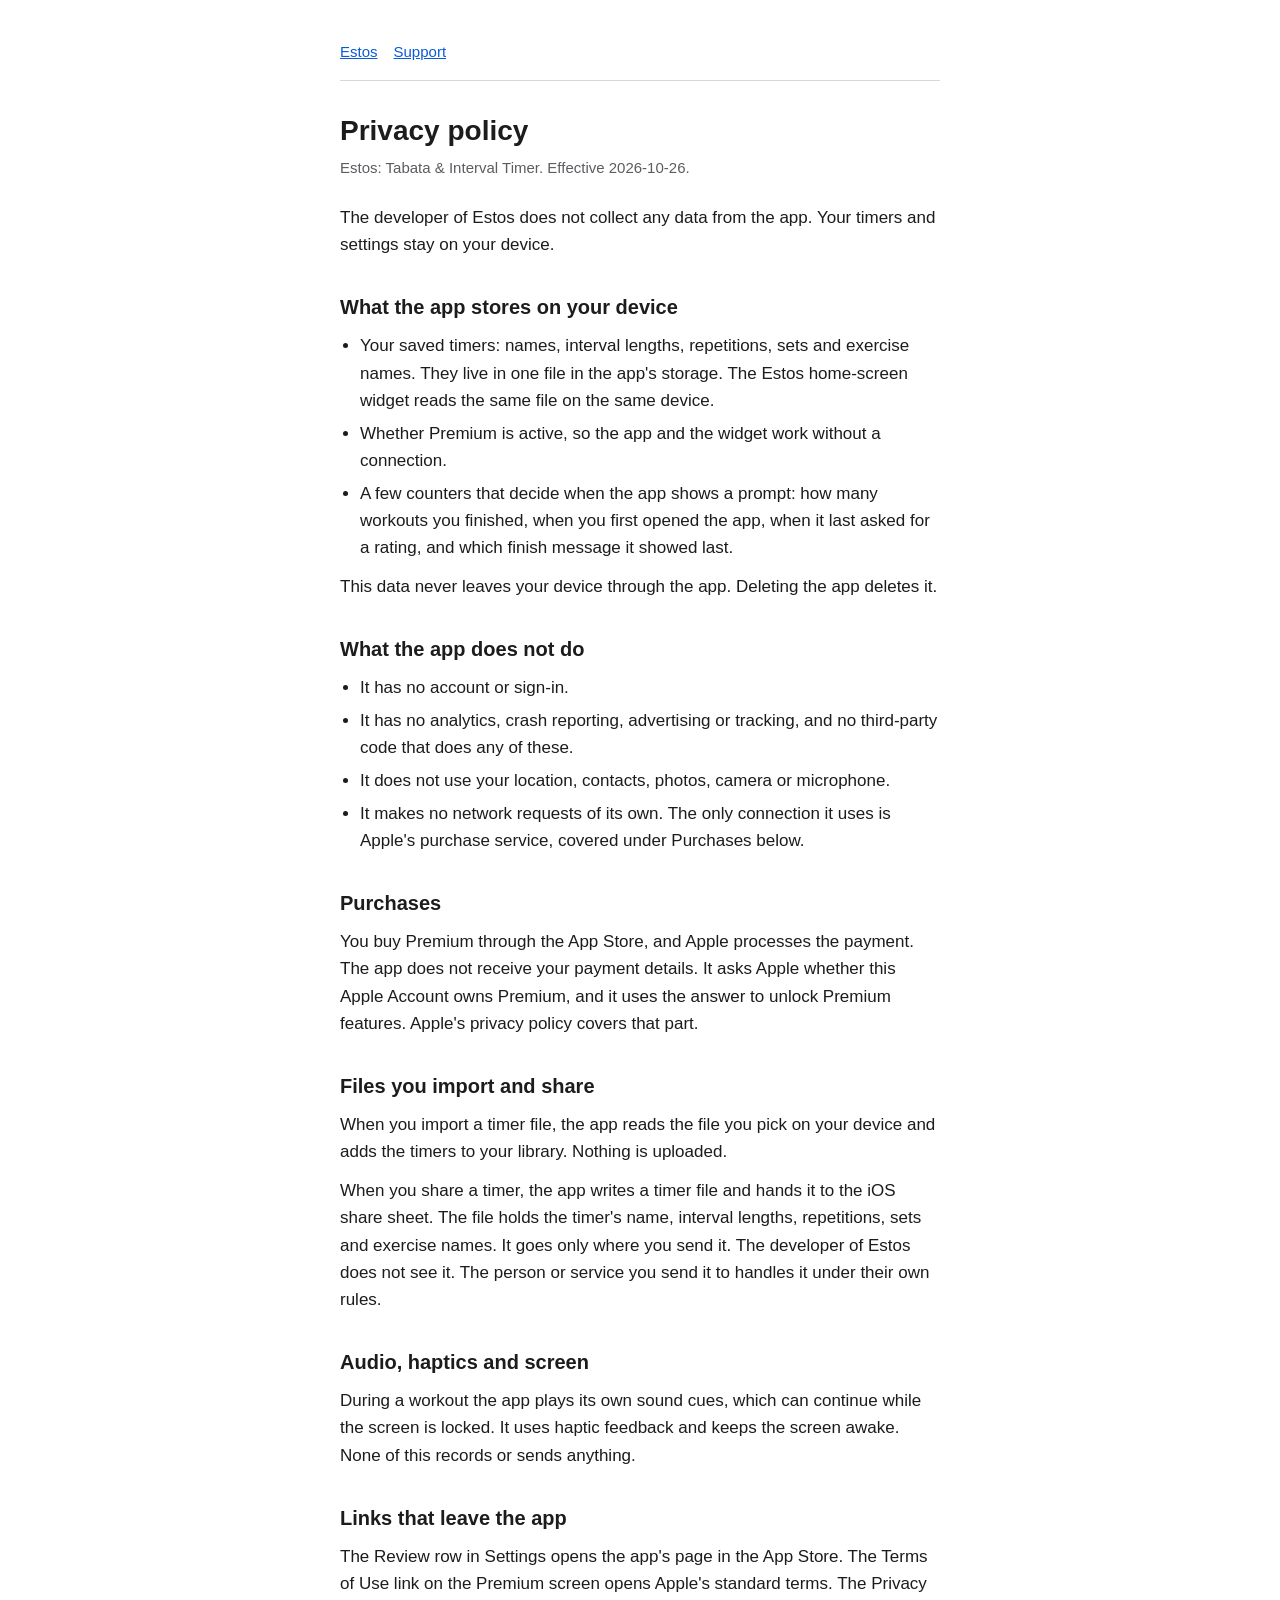
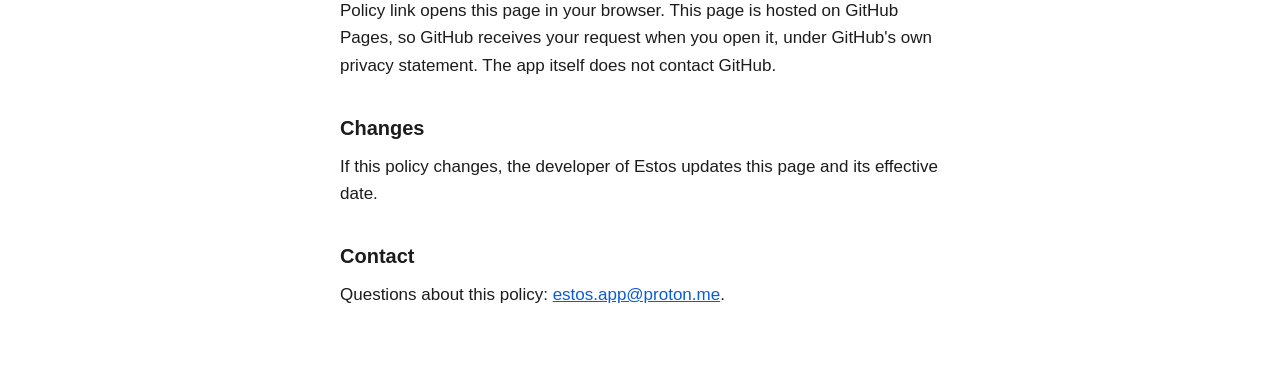
==== privacy/index.html @ fa17b827 "Plainer wording on the home, privacy and support pages" ====
<!DOCTYPE html>
<html lang="en">
<head>
<meta charset="utf-8">
<meta name="viewport" content="width=device-width, initial-scale=1">
<title>Estos privacy policy</title>
<link rel="stylesheet" href="../style.css">
</head>
<body>
<main>
<nav><a href="../">Estos</a><a href="../support/">Support</a></nav>
<h1>Privacy policy</h1>
<p class="meta">Estos: Tabata &amp; Interval Timer. Effective 2026-10-26.</p>

<p>The developer of Estos does not collect any data from the app. Your timers and settings stay on your device.</p>

<h2>What the app stores on your device</h2>
<ul>
<li>Your saved timers: names, interval lengths, repetitions, sets and exercise names. They live in one file in the app's storage. The Estos home-screen widget reads the same file on the same device.</li>
<li>Whether Premium is active, so the app and the widget work without a connection.</li>
<li>A few counters that decide when the app shows a prompt: how many workouts you finished, when you first opened the app, when it last asked for a rating, and which finish message it showed last.</li>
</ul>
<p>This data never leaves your device through the app. Deleting the app deletes it.</p>

<h2>What the app does not do</h2>
<ul>
<li>It has no account or sign-in.</li>
<li>It has no analytics, crash reporting, advertising or tracking, and no third-party code that does any of these.</li>
<li>It does not use your location, contacts, photos, camera or microphone.</li>
<li>It makes no network requests of its own. The only connection it uses is Apple's purchase service, covered under Purchases below.</li>
</ul>

<h2>Purchases</h2>
<p>You buy Premium through the App Store, and Apple processes the payment. The app does not receive your payment details. It asks Apple whether this Apple Account owns Premium, and it uses the answer to unlock Premium features. Apple's privacy policy covers that part.</p>

<h2>Files you import and share</h2>
<p>When you import a timer file, the app reads the file you pick on your device and adds the timers to your library. Nothing is uploaded.</p>
<p>When you share a timer, the app writes a timer file and hands it to the iOS share sheet. The file holds the timer's name, interval lengths, repetitions, sets and exercise names. It goes only where you send it. The developer of Estos does not see it. The person or service you send it to handles it under their own rules.</p>

<h2>Audio, haptics and screen</h2>
<p>During a workout the app plays its own sound cues, which can continue while the screen is locked. It uses haptic feedback and keeps the screen awake. None of this records or sends anything.</p>

<h2>Links that leave the app</h2>
<p>The Review row in Settings opens the app's page in the App Store. The Terms of Use link on the Premium screen opens Apple's standard terms. The Privacy Policy link opens this page in your browser. This page is hosted on GitHub Pages, so GitHub receives your request when you open it, under GitHub's own privacy statement. The app itself does not contact GitHub.</p>

<h2>Changes</h2>
<p>If this policy changes, the developer of Estos updates this page and its effective date.</p>

<h2>Contact</h2>
<p>Questions about this policy: <a href="mailto:estos.app@proton.me">estos.app@proton.me</a>.</p>
</main>
</body>
</html>
---- style.css ----
:root {
  color-scheme: light dark;
  --bg: #ffffff;
  --text: #1c1c1e;
  --muted: #5c5c61;
  --link: #0a5bd8;
  --rule: #d8d8dc;
}

@media (prefers-color-scheme: dark) {
  :root {
    --bg: #111113;
    --text: #ececef;
    --muted: #a0a0a8;
    --link: #7fb0ff;
    --rule: #34343a;
  }
}

* {
  box-sizing: border-box;
}

html {
  -webkit-text-size-adjust: 100%;
}

body {
  margin: 0;
  background: var(--bg);
  color: var(--text);
  font: 1.0625rem/1.6 -apple-system, BlinkMacSystemFont, "Segoe UI", Roboto, Helvetica, Arial, sans-serif;
}

main {
  max-width: 40rem;
  margin: 0 auto;
  padding: 2.5rem 1.25rem 4rem;
}

h1 {
  margin: 0 0 0.5rem;
  font-size: 1.75rem;
  line-height: 1.25;
}

h2 {
  margin: 2.25rem 0 0.5rem;
  font-size: 1.25rem;
  line-height: 1.3;
}

p,
ul {
  margin: 0.75rem 0;
}

ul {
  padding-left: 1.25rem;
}

li {
  margin: 0.35rem 0;
}

a {
  color: var(--link);
}

a:focus-visible {
  outline: 2px solid var(--link);
  outline-offset: 2px;
}

.meta {
  margin: 0 0 1.5rem;
  color: var(--muted);
  font-size: 0.9375rem;
}

nav {
  margin: 0 0 2rem;
  padding-bottom: 1rem;
  border-bottom: 1px solid var(--rule);
  font-size: 0.9375rem;
}

nav a {
  margin-right: 1rem;
}

dt {
  margin-top: 1.5rem;
  font-weight: 600;
}

dd {
  margin: 0.35rem 0 0;
}
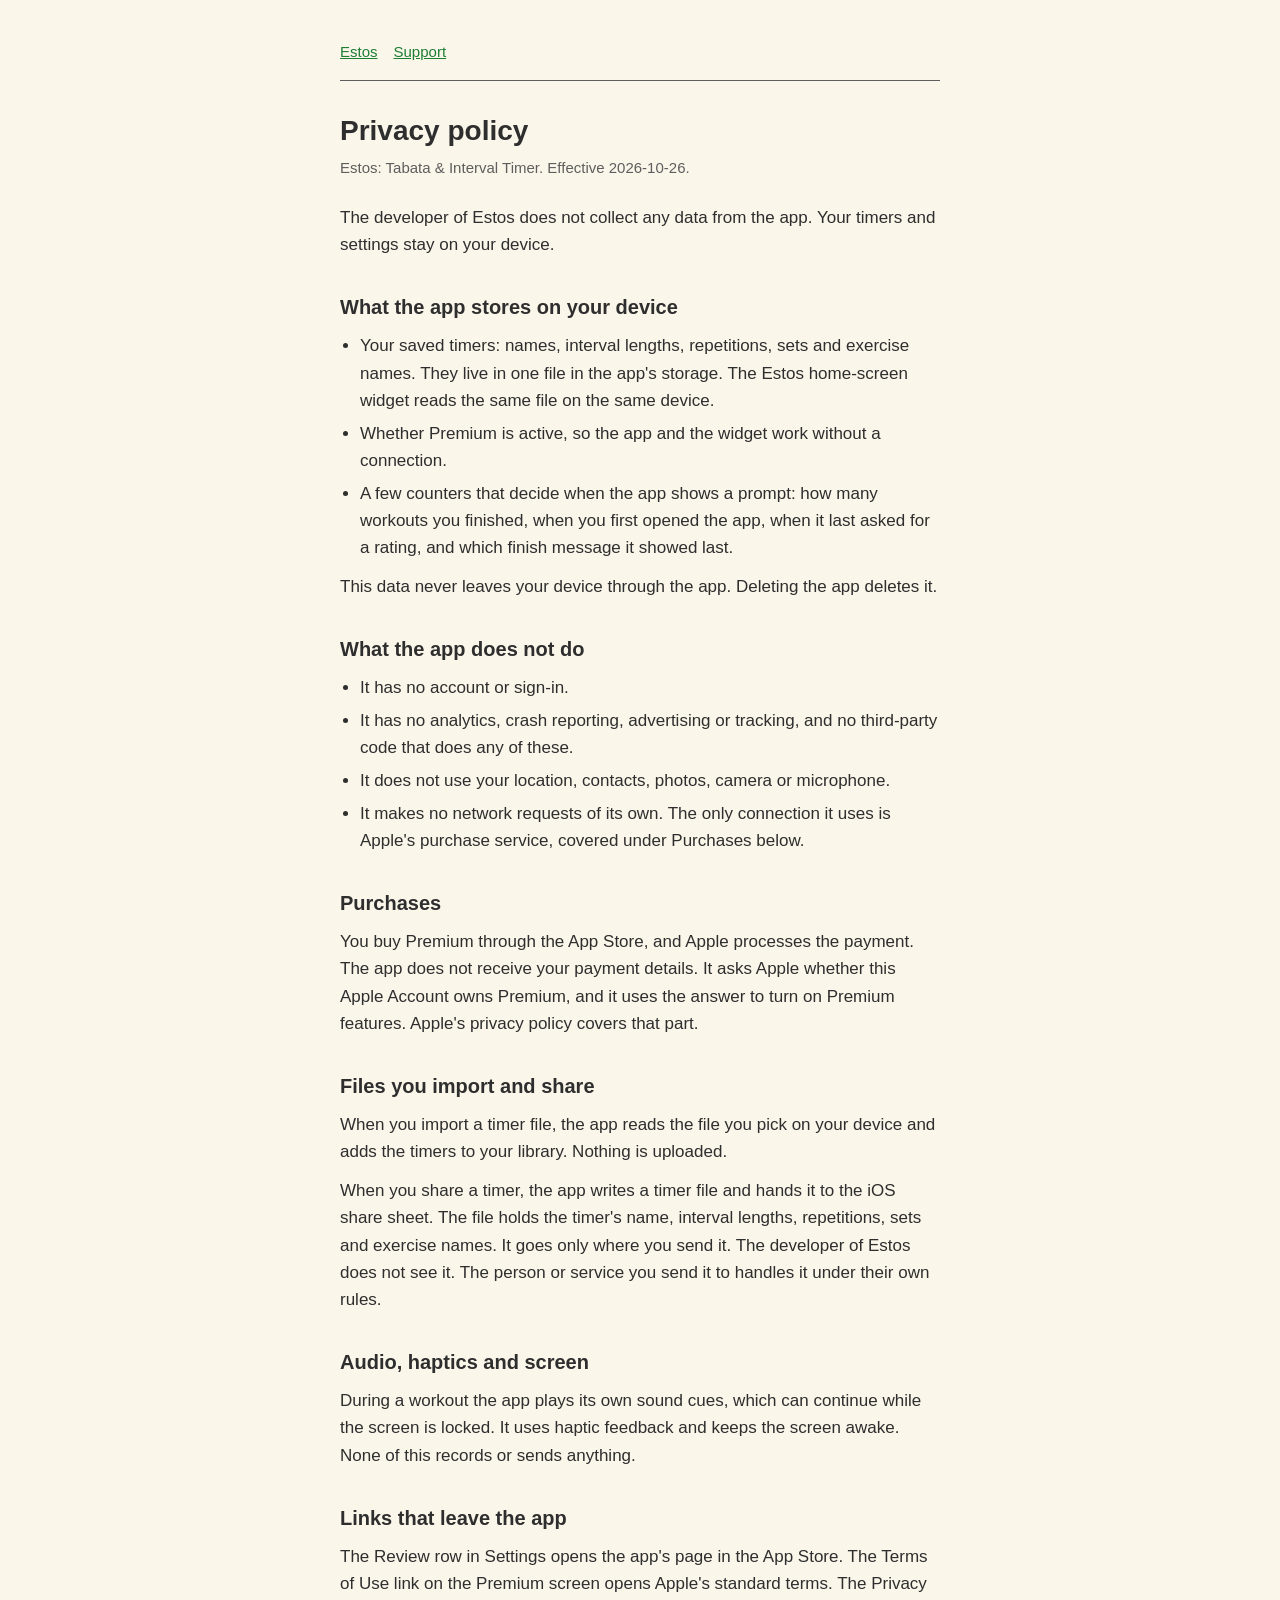
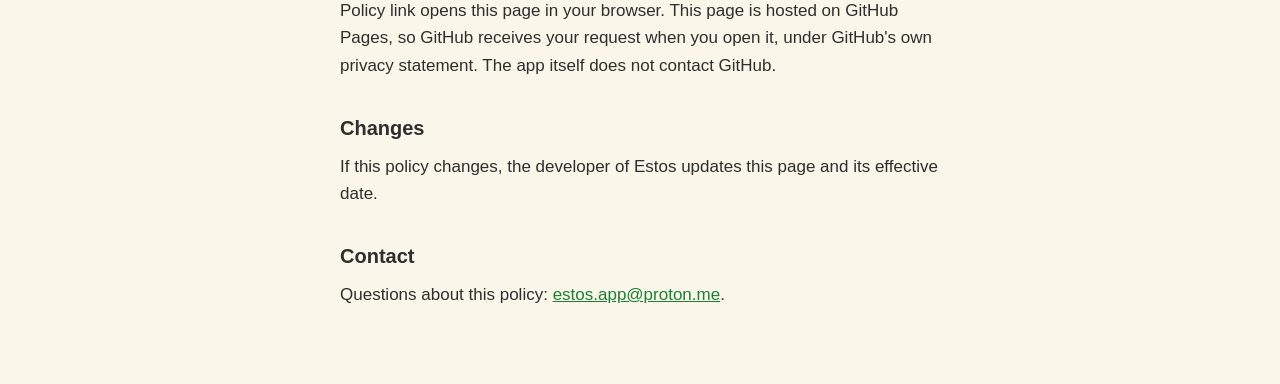
==== commit f30afaec: "Update site" ====
--- a/privacy/index.html
+++ b/privacy/index.html
@@ -4,6 +4,12 @@
 <meta charset="utf-8">
 <meta name="viewport" content="width=device-width, initial-scale=1">
 <title>Estos privacy policy</title>
+<meta name="description" content="Read how Estos stores your timers and settings on your device and handles purchases, imports and sharing.">
+<meta property="og:title" content="Estos privacy policy">
+<meta property="og:type" content="website">
+<meta property="og:image" content="https://estos-app.github.io/og-image.png">
+<meta property="og:url" content="https://estos-app.github.io/privacy/">
+<link rel="stylesheet" href="../tokens.css">
 <link rel="stylesheet" href="../style.css">
 </head>
 <body>
@@ -31,7 +37,7 @@
 </ul>
 
 <h2>Purchases</h2>
-<p>You buy Premium through the App Store, and Apple processes the payment. The app does not receive your payment details. It asks Apple whether this Apple Account owns Premium, and it uses the answer to unlock Premium features. Apple's privacy policy covers that part.</p>
+<p>You buy Premium through the App Store, and Apple processes the payment. The app does not receive your payment details. It asks Apple whether this Apple Account owns Premium, and it uses the answer to turn on Premium features. Apple's privacy policy covers that part.</p>
 
 <h2>Files you import and share</h2>
 <p>When you import a timer file, the app reads the file you pick on your device and adds the timers to your library. Nothing is uploaded.</p>
--- a/tokens.css
+++ b/tokens.css
@@ -0,0 +1,46 @@
+/* From Assets.xcassets by app_palette.py. Copied exactly: edit the app's catalog, then rerun. */
+:root {
+  --color-accent: #1E7E34;
+  --color-badge-text: #17692B;
+  --color-cancel: #C2410C;
+  --color-cancel-text: #C2410C;
+  --color-canvas: #FBF6EA;
+  --color-canvas-end: #FBF6EA;
+  --color-detail-gray: #5E5E5E;
+  --color-finish: #1E7E34;
+  --color-icon-blue: #0085F1;
+  --color-ink: #2E2E2E;
+  --color-prep: #646961;
+  --color-price-later: #A63D32;
+  --color-rest: #0085F1;
+  --color-rest-between-sets: #721D47;
+  --color-surface: #FFFFFF;
+  --color-work: #34A853;
+}
+@media (prefers-contrast: more) {
+  :root {
+    --color-detail-gray: #353535;
+    --color-prep: #32362F;
+    --color-rest: #055093;
+    --color-rest-between-sets: #4D002B;
+    --color-work: #036126;
+  }
+}
+
+/* Source: the app's asset catalog. The repo and commit are named in the project instructions. */
+:root {
+  --color-paper: var(--color-canvas);
+  --color-link: var(--color-accent);
+  --color-muted: var(--color-detail-gray);
+  --color-rule: var(--color-detail-gray);
+  --color-focus: var(--color-accent);
+  --font-body: -apple-system, BlinkMacSystemFont, "Segoe UI", Roboto, Helvetica, Arial, sans-serif;
+  --text-size-body: 1.0625rem;
+  --text-size-h1: 1.75rem;
+  --text-size-h2: 1.25rem;
+  --text-size-small: 0.9375rem;
+  --line-height-body: 1.6;
+  --line-height-h1: 1.25;
+  --line-height-h2: 1.3;
+  --weight-semibold: 600;
+}
--- a/style.css
+++ b/style.css
@@ -1,20 +1,10 @@
+/* Hallmark · skeleton · built: the project · v2.0.0 */
 :root {
-  color-scheme: light dark;
-  --bg: #ffffff;
-  --text: #1c1c1e;
-  --muted: #5c5c61;
-  --link: #0a5bd8;
-  --rule: #d8d8dc;
+  color-scheme: light;
 }
 
-@media (prefers-color-scheme: dark) {
-  :root {
-    --bg: #111113;
-    --text: #ececef;
-    --muted: #a0a0a8;
-    --link: #7fb0ff;
-    --rule: #34343a;
-  }
+html, body {
+  overflow-x: clip;
 }
 
 * {
@@ -27,9 +17,9 @@
 
 body {
   margin: 0;
-  background: var(--bg);
-  color: var(--text);
-  font: 1.0625rem/1.6 -apple-system, BlinkMacSystemFont, "Segoe UI", Roboto, Helvetica, Arial, sans-serif;
+  background: var(--color-paper);
+  color: var(--color-ink);
+  font: var(--text-size-body)/var(--line-height-body) var(--font-body);
 }
 
 main {
@@ -40,14 +30,14 @@
 
 h1 {
   margin: 0 0 0.5rem;
-  font-size: 1.75rem;
-  line-height: 1.25;
+  font-size: var(--text-size-h1);
+  line-height: var(--line-height-h1);
 }
 
 h2 {
   margin: 2.25rem 0 0.5rem;
-  font-size: 1.25rem;
-  line-height: 1.3;
+  font-size: var(--text-size-h2);
+  line-height: var(--line-height-h2);
 }
 
 p,
@@ -64,25 +54,25 @@
 }
 
 a {
-  color: var(--link);
+  color: var(--color-link);
 }
 
 a:focus-visible {
-  outline: 2px solid var(--link);
+  outline: 2px solid var(--color-focus);
   outline-offset: 2px;
 }
 
 .meta {
   margin: 0 0 1.5rem;
-  color: var(--muted);
-  font-size: 0.9375rem;
+  color: var(--color-muted);
+  font-size: var(--text-size-small);
 }
 
 nav {
   margin: 0 0 2rem;
   padding-bottom: 1rem;
-  border-bottom: 1px solid var(--rule);
-  font-size: 0.9375rem;
+  border-bottom: 1px solid var(--color-rule);
+  font-size: var(--text-size-small);
 }
 
 nav a {
@@ -91,7 +81,7 @@
 
 dt {
   margin-top: 1.5rem;
-  font-weight: 600;
+  font-weight: var(--weight-semibold);
 }
 
 dd {
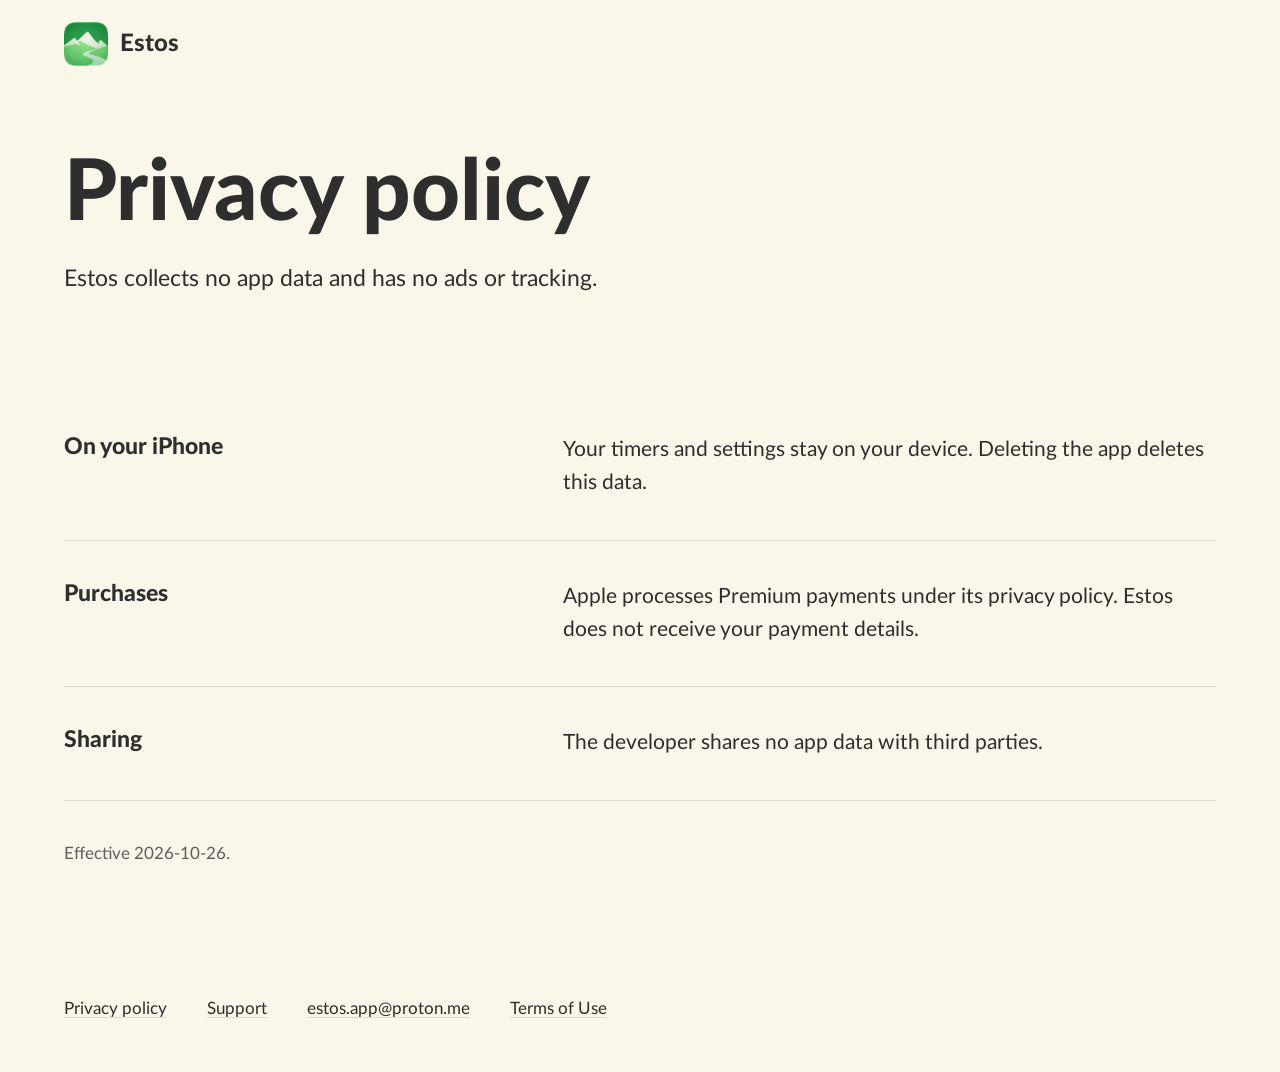
==== commit 9d422dd5: "Update site" ====
--- a/privacy/index.html
+++ b/privacy/index.html
@@ -3,57 +3,54 @@
 <head>
 <meta charset="utf-8">
 <meta name="viewport" content="width=device-width, initial-scale=1">
+<meta name="theme-color" content="#FBF6EA">
 <title>Estos privacy policy</title>
-<meta name="description" content="Read how Estos stores your timers and settings on your device and handles purchases, imports and sharing.">
+<meta name="description" content="Estos collects no app data. Read about on-device storage, deletion and Apple purchases.">
 <meta property="og:title" content="Estos privacy policy">
 <meta property="og:type" content="website">
 <meta property="og:image" content="https://estos-app.github.io/og-image.png">
 <meta property="og:url" content="https://estos-app.github.io/privacy/">
+<meta name="apple-itunes-app" content="app-id=6817765756">
 <link rel="stylesheet" href="../tokens.css">
 <link rel="stylesheet" href="../style.css">
 </head>
-<body>
-<main>
-<nav><a href="../">Estos</a><a href="../support/">Support</a></nav>
-<h1>Privacy policy</h1>
-<p class="meta">Estos: Tabata &amp; Interval Timer. Effective 2026-10-26.</p>
-
-<p>The developer of Estos does not collect any data from the app. Your timers and settings stay on your device.</p>
-
-<h2>What the app stores on your device</h2>
-<ul>
-<li>Your saved timers: names, interval lengths, repetitions, sets and exercise names. They live in one file in the app's storage. The Estos home-screen widget reads the same file on the same device.</li>
-<li>Whether Premium is active, so the app and the widget work without a connection.</li>
-<li>A few counters that decide when the app shows a prompt: how many workouts you finished, when you first opened the app, when it last asked for a rating, and which finish message it showed last.</li>
-</ul>
-<p>This data never leaves your device through the app. Deleting the app deletes it.</p>
-
-<h2>What the app does not do</h2>
-<ul>
-<li>It has no account or sign-in.</li>
-<li>It has no analytics, crash reporting, advertising or tracking, and no third-party code that does any of these.</li>
-<li>It does not use your location, contacts, photos, camera or microphone.</li>
-<li>It makes no network requests of its own. The only connection it uses is Apple's purchase service, covered under Purchases below.</li>
-</ul>
-
-<h2>Purchases</h2>
-<p>You buy Premium through the App Store, and Apple processes the payment. The app does not receive your payment details. It asks Apple whether this Apple Account owns Premium, and it uses the answer to turn on Premium features. Apple's privacy policy covers that part.</p>
-
-<h2>Files you import and share</h2>
-<p>When you import a timer file, the app reads the file you pick on your device and adds the timers to your library. Nothing is uploaded.</p>
-<p>When you share a timer, the app writes a timer file and hands it to the iOS share sheet. The file holds the timer's name, interval lengths, repetitions, sets and exercise names. It goes only where you send it. The developer of Estos does not see it. The person or service you send it to handles it under their own rules.</p>
-
-<h2>Audio, haptics and screen</h2>
-<p>During a workout the app plays its own sound cues, which can continue while the screen is locked. It uses haptic feedback and keeps the screen awake. None of this records or sends anything.</p>
-
-<h2>Links that leave the app</h2>
-<p>The Review row in Settings opens the app's page in the App Store. The Terms of Use link on the Premium screen opens Apple's standard terms. The Privacy Policy link opens this page in your browser. This page is hosted on GitHub Pages, so GitHub receives your request when you open it, under GitHub's own privacy statement. The app itself does not contact GitHub.</p>
-
-<h2>Changes</h2>
-<p>If this policy changes, the developer of Estos updates this page and its effective date.</p>
-
-<h2>Contact</h2>
-<p>Questions about this policy: <a href="mailto:estos.app@proton.me">estos.app@proton.me</a>.</p>
+<body class="secondary">
+<header class="masthead container">
+  <a class="brand" href="../" aria-label="Estos, home">
+    <img class="brand__icon" src="../assets/icon.png" width="240" height="240" alt="">
+    <span class="brand__name">Estos</span>
+  </a>
+</header>
+<main class="secondary__main container">
+  <section aria-labelledby="privacy-title">
+    <div class="secondary__intro">
+    <h1 id="privacy-title" class="hero__title">Privacy policy</h1>
+    <p>Estos collects no app data and has no ads or tracking.</p>
+    </div>
+  <dl class="secondary__list">
+    <div class="secondary__row">
+      <dt>On your iPhone</dt>
+      <dd>Your timers and settings stay on your device. Deleting the app deletes this data.</dd>
+    </div>
+    <div class="secondary__row">
+      <dt>Purchases</dt>
+      <dd>Apple processes Premium payments under its privacy policy. Estos does not receive your payment details.</dd>
+    </div>
+    <div class="secondary__row">
+      <dt>Sharing</dt>
+      <dd>The developer shares no app data with third parties.</dd>
+    </div>
+  </dl>
+  </section>
+  <p class="secondary__date">Effective 2026-10-26.</p>
 </main>
+<footer class="foot container">
+  <ul class="foot__links">
+    <li><a href="../privacy/" aria-current="page">Privacy policy</a></li>
+    <li><a href="../support/">Support</a></li>
+    <li><a href="mailto:estos.app@proton.me">estos.app@proton.me</a></li>
+    <li><a href="https://www.apple.com/legal/internet-services/itunes/dev/stdeula/">Terms of Use</a></li>
+  </ul>
+</footer>
 </body>
 </html>
--- a/tokens.css
+++ b/tokens.css
@@ -28,19 +28,55 @@
 }
 
 /* Source: the app's asset catalog. The repo and commit are named in the project instructions. */
+/* Roles for this page, mapped onto the app colors above. No color outside that block. */
 :root {
   --color-paper: var(--color-canvas);
-  --color-link: var(--color-accent);
+  --color-paper-3: var(--color-canvas);
+  --color-ink-2: var(--color-detail-gray);
   --color-muted: var(--color-detail-gray);
-  --color-rule: var(--color-detail-gray);
+  --color-rule: color-mix(in srgb, var(--color-ink) 14%, transparent);
+  --color-accent-ink: var(--color-canvas);
   --color-focus: var(--color-accent);
-  --font-body: -apple-system, BlinkMacSystemFont, "Segoe UI", Roboto, Helvetica, Arial, sans-serif;
-  --text-size-body: 1.0625rem;
-  --text-size-h1: 1.75rem;
-  --text-size-h2: 1.25rem;
-  --text-size-small: 0.9375rem;
-  --line-height-body: 1.6;
-  --line-height-h1: 1.25;
-  --line-height-h2: 1.3;
-  --weight-semibold: 600;
+  --color-stage: var(--color-ink);
+  --color-on-stage: var(--color-canvas);
+  --color-well: var(--color-accent);
+  --color-on-well: var(--color-canvas);
+  --color-selection: var(--color-accent);
+  --color-tap-highlight: transparent;
+  --color-on-selection: var(--color-canvas);
+
+  --font-display: "Lato", ui-sans-serif, system-ui, sans-serif;
+  --font-body: "Lato", ui-sans-serif, system-ui, sans-serif;
+  --font-outlier: "Numans", ui-sans-serif, system-ui, sans-serif;
+  --weight-regular: 400;
+  --weight-heavy: 800;
+  --synthesis-none: none;
+  --figures-tabular: tabular-nums;
 }
+
+@font-face { font-family: "Lato"; src: url("fonts/Lato-Regular.woff2") format("woff2"); font-weight: 400; font-style: normal; font-display: swap; }
+@font-face { font-family: "Lato"; src: url("fonts/Lato-Medium.woff2") format("woff2"); font-weight: 500; font-style: normal; font-display: swap; }
+@font-face { font-family: "Lato"; src: url("fonts/Lato-Bold.woff2") format("woff2"); font-weight: 700; font-style: normal; font-display: swap; }
+@font-face { font-family: "Lato"; src: url("fonts/Lato-Heavy.woff2") format("woff2"); font-weight: 800; font-style: normal; font-display: swap; }
+@font-face { font-family: "Numans"; src: url("fonts/Numans-Regular.woff2") format("woff2"); font-weight: 400; font-style: normal; font-display: swap; }
+
+/* Scale, spacing and radius from the Hallmark custom scaffold, resized for this page. */
+:root {
+  --space-3xs: 2px; --space-2xs: 4px; --space-xs: 8px; --space-sm: 12px; --space-md: 16px; --space-lg: 24px; --space-xl: 40px; --space-2xl: 64px; --space-3xl: 96px; --space-4xl: 144px;
+  --text-xs: 0.875rem; --text-sm: 0.9375rem; --text-md: 1.0625rem; --text-lg: 1.25rem;
+  --text-lead: clamp(1.1875rem, 0.25vw + 1.125rem, 1.375rem);
+  --text-title: clamp(1.25rem, 0.6vw + 0.95rem, 1.625rem);
+  --text-section: clamp(2.125rem, 2.4vw + 1.1rem, 3.5rem);
+  --text-display: clamp(2.75rem, 5.5vw + 0.9rem, 5.75rem);
+  --text-count: clamp(5.5rem, 9vw + 2rem, 11rem);
+  --text-close: clamp(1.625rem, 2vw + 1rem, 3rem);
+  --text-mark: 1.5rem;
+  --leading-display: 1.02; --leading-head: 1.08; --leading-body: 1.55;
+  --ease-out: cubic-bezier(0.16, 1, 0.3, 1); --ease-in: cubic-bezier(0.7, 0, 0.84, 0); --ease-in-out: cubic-bezier(0.65, 0, 0.35, 1);
+  --dur-micro: 120ms; --dur-short: 220ms; --dur-long: 420ms;
+  --container: 1440px; --gutter: 64px; --gap-columns: 32px;
+  --masthead-h: 88px;
+  --z-base: 1; --z-raised: 10; --z-dropdown: 100; --z-sticky: 200; --z-sticky-nav: 300; --z-modal: 400; --z-toast: 500; --z-tooltip: 600;
+  --radius-band: 36px; --radius-pill: 999px; --rule-hair: 1px; --shadow-card: none;
+  --tracking-display: normal;
+}
--- a/style.css
+++ b/style.css
@@ -1,89 +1,512 @@
-/* Hallmark · skeleton · built: the project · v2.0.0 */
-:root {
-  color-scheme: light;
-}
-
-html, body {
-  overflow-x: clip;
-}
-
-* {
-  box-sizing: border-box;
-}
-
-html {
-  -webkit-text-size-adjust: 100%;
-}
-
-body {
+/* Hallmark · shape: Stage and wells · genre: modern-minimal · theme: custom · job: try · idea: "A timer is read from across the room, so the run screens stand big on one dark stage that drops from the top of the page and spreads under the hero" · vibe: "calm, exact, read from across the room"
+ * paper: oklch(97.4% 0.017 88), the app's Canvas · accent: oklch(52.2% 0.14 147), the app's Accent · display: Lato 800, the app's face · body: Lato 400 · hero: the store name over the pitch "Leave the timing to Estos." as one two-size head on cream at left, the WORK screen on an ink column that drops from the page top at right · nav: the icon and the name, nothing else · footer: a closing ink band with the icon and the underlined store name as one store link, then four plain links · imagery: the product, real app screens and the widget tile · signature: the green WORK screen on the dark column that runs on into the interval band
+ * axes: light/grotesk-heavy/chromatic-green · posture: restrained (canvas ground, ink for the stage, the band, the Premium well and the closing band, the accent kept to focus and hover so green on this page means WORK) · tone: austere · contrast: pass · fold: pass · v2.0.0 */
+*, *::before, *::after { box-sizing: border-box; }
+html, body { overflow-x: clip; }
+/* Phone pass: no tap flash and no font inflation in landscape. The brand and the badge are controls, so a long press selects nothing. */
+html { -webkit-tap-highlight-color: var(--color-tap-highlight); -webkit-text-size-adjust: 100%; text-size-adjust: 100%; }
+.brand, .badge { touch-action: manipulation; user-select: none; -webkit-user-select: none; -webkit-touch-callout: none; }
+html { scrollbar-color: var(--color-muted) var(--color-paper); scroll-padding-top: var(--space-3xl); }
+body { margin: 0; background: var(--color-paper); color: var(--color-ink); font-family: var(--font-body); font-size: var(--text-md); line-height: var(--leading-body); -webkit-font-smoothing: antialiased; caret-color: var(--color-accent); }
+::selection { background: var(--color-selection); color: var(--color-on-selection); }
+:focus-visible { outline: 2px solid var(--color-focus); outline-offset: 2px; }
+a { color: var(--color-ink); text-decoration-thickness: 1px; text-underline-offset: 0.16em; }
+h1, h2, h3 { margin: 0; font-family: var(--font-display); font-synthesis: var(--synthesis-none); overflow-wrap: break-word; min-width: 0; text-wrap: balance; }
+p { margin: 0; text-wrap: pretty; }
+p:not([class]) { max-width: 65ch; }
+img, video { max-width: 100%; height: auto; display: block; }
+svg { display: block; }
+[hidden] { display: none !important; }
+.container { width: 100%; max-width: var(--container); margin-inline: auto; padding-inline: var(--gutter); box-sizing: border-box; }
+.num, .figure, td.num { font-variant-numeric: var(--figures-tabular); }
+.visually-hidden { position: absolute; width: 1px; height: 1px; overflow: hidden; clip-path: inset(50%); white-space: nowrap; }
+@media (max-width: 60rem) { :root { --gutter: 24px; --masthead-h: 72px; } }
+@media (max-width: 40rem) { :root { --gutter: 16px; --gap-columns: 16px; } }
+@media (prefers-reduced-motion: reduce) { *:not(.keep-motion), *:not(.keep-motion)::before, *:not(.keep-motion)::after { animation-duration: 0.01ms !important; animation-iteration-count: 1 !important; transition-duration: 0.01ms !important; scroll-behavior: auto !important; } }
+
+/* Hallmark · pre-emit critique: P4 H4 E4 S4 R5 V4 · weakest: P and S, a cream page with app screens could be any app; the dark column that drops from the page top and joins the interval band is the move only a timer read from across the room makes */
+/* Hallmark · hero-review: subagent fix · 5 findings · 4 resolved 1 partial (3: the split stays, now bled to the page edges and joined to the band) */
+/* Hallmark · finish-review: subagent fix · 6 findings and a zigzag note · 5 resolved, 1 dismissed (3: the widget tile is the supplied product picture, shown as is per the brief; retouching it is out of scope), zigzag partial (the interval band is now copy and two screens in one row, SET BREAK under WORK) · gap: none */
+/* Hallmark · dismissed 58 · the h1 word count: its first line is the full store name the brief requires in the hero, set at the title size as a second line, the display head under it is five words, and a separate name line above the h1 would be the eyebrow gate 54 bans */
+/* Hallmark · waive 1 · Lato 800 sets the display head · the brief fixes Lato as the Estos app face, owner ruling PLAN D2, so no other display face may ship */
+
+/* Masthead: icon and name only. */
+.masthead {
+  display: flex;
+  align-items: center;
+  height: var(--masthead-h);
+  position: relative;
+  z-index: var(--z-raised);
+}
+
+.brand {
+  display: inline-flex;
+  align-items: center;
+  gap: var(--space-sm);
+  min-height: 48px;
+  color: var(--color-ink);
+  text-decoration: none;
+  transition: color var(--dur-short) var(--ease-out);
+}
+
+@media (hover: hover) and (pointer: fine) { .brand:hover { color: var(--color-accent); } }
+.brand:active { color: var(--color-ink-2); }
+
+.brand__icon {
+  width: 44px;
+  height: 44px;
+  flex-shrink: 0;
+}
+
+.brand__name {
+  font-family: var(--font-display);
+  font-size: var(--text-mark);
+  font-weight: var(--weight-heavy);
+  line-height: 1;
+}
+
+/* Hero: copy on cream, the WORK screen on the ink stage. */
+.hero {
+  display: grid;
+  grid-template-columns: repeat(12, minmax(0, 1fr));
+  column-gap: var(--gap-columns);
+}
+
+.hero__copy {
+  grid-column: 1 / 8;
+  position: relative;
+  padding-right: var(--space-xl);
+  display: grid;
+  align-content: center;
+  justify-items: start;
+  gap: var(--space-lg);
+  padding-block: var(--space-2xl);
+}
+
+.hero__title {
+  max-width: 9.5em;
+  display: grid;
+  gap: var(--space-md);
+  font-size: var(--text-display);
+  font-weight: var(--weight-heavy);
+  line-height: var(--leading-display);
+  letter-spacing: var(--tracking-display);
+}
+
+/* The full store name is the head's first line, at a second size: one head, one weight, one colour. */
+.hero__name {
+  font-size: var(--text-title);
+  line-height: 1.2;
+}
+
+.nowrap { white-space: nowrap; }
+
+.hero__lede {
+  font-size: var(--text-title);
+  line-height: 1.3;
+}
+
+.badge {
+  display: inline-block;
+  margin-top: var(--space-md);
+  padding: var(--space-sm);
+  margin-left: calc(-1 * var(--space-sm));
+  border-radius: var(--space-sm);
+}
+
+.badge img {
+  width: auto;
+  height: 48px;
+}
+
+/* The stage bleeds off the top and the right edge of the page: the shadow paints the bleed, the clip keeps it to the right and 2px past its foot, so no hairline shows where it meets the band. */
+.stage {
+  grid-column: 8 / 13;
+  position: relative;
+  display: grid;
+  justify-items: start;
+  align-content: start;
+  margin: calc(-1 * var(--masthead-h)) 0 0;
+  padding: calc(var(--masthead-h) + var(--space-2xl)) 0 var(--space-xl) var(--space-2xl);
+  background: var(--color-stage);
+  box-shadow: 0 0 0 100vmax var(--color-stage);
+  clip-path: inset(0 -100vmax -2px 0);
+}
+
+/* A rounded inner corner where the stage meets the band: the shadow fills only the notch outside the curve. */
+.hero__copy::after {
+  content: "";
+  position: absolute;
+  bottom: 0;
+  right: calc(-1 * var(--gap-columns));
+  width: var(--radius-band);
+  height: var(--radius-band);
+  border-bottom-right-radius: var(--radius-band);
+  box-shadow: calc(var(--radius-band) / 2) calc(var(--radius-band) / 2) 0 calc(var(--radius-band) / 2) var(--color-stage);
+}
+
+/* Screens: the iPhone display corner is about 13 percent of the width. */
+.screen {
+  width: 100%;
+  border-radius: 13% / 6%;
+}
+
+.screen--work { max-width: 360px; }
+
+/* Run band: the stage spreads under the hero, full bleed. */
+.run {
+  background: var(--color-stage);
+  box-shadow: 0 0 0 100vmax var(--color-stage);
+  clip-path: inset(0 -100vmax);
+  color: var(--color-on-stage);
+}
+
+.run__inner {
+  display: grid;
+  grid-template-columns: repeat(12, minmax(0, 1fr));
+  column-gap: var(--gap-columns);
+  padding-block: var(--space-2xl);
+}
+
+/* Copy, REST, SET BREAK in one row. At 360px from column 5 plus 8px, SET BREAK lands exactly under WORK. */
+.run__copy {
+  grid-column: 1 / 5;
+  grid-row: 1;
+  align-self: center;
+  display: grid;
+  gap: var(--space-lg);
+}
+
+.run__screens {
+  grid-column: 5 / 13;
+  grid-row: 1;
+  display: flex;
+  justify-content: flex-start;
+  gap: var(--gap-columns);
+  padding-left: var(--space-xs);
+}
+
+.run__screens .screen { max-width: 360px; min-width: 0; }
+
+h2 {
+  font-size: var(--text-section);
+  font-weight: var(--weight-heavy);
+  line-height: var(--leading-head);
+  max-width: 14em;
+}
+
+h3 {
+  font-size: var(--text-title);
+  font-weight: var(--weight-heavy);
+  line-height: 1.2;
+}
+
+/* One body size for every section line. */
+.run__copy p,
+.cue__copy p,
+.plan__copy p,
+.offer__free p,
+.offer__premium p {
+  font-size: var(--text-lead);
+  line-height: 1.45;
+}
+
+/* Cue: type alone on cream, the countdown set in the app's digit face. */
+.cue {
+  display: grid;
+  grid-template-columns: repeat(12, minmax(0, 1fr));
+  column-gap: var(--gap-columns);
+  align-items: start;
+  padding-block: var(--space-4xl) 0;
+}
+
+.cue__title { grid-column: 1 / 8; grid-row: 1; }
+
+.cue__count {
+  grid-column: 1 / 8;
+  grid-row: 2;
+  font-family: var(--font-outlier);
+  font-size: var(--text-count);
+  font-variant-numeric: var(--figures-tabular);
+  line-height: 1;
+}
+
+.cue__copy {
+  grid-column: 8 / 13;
+  grid-row: 1 / 3;
+  display: grid;
+  gap: var(--space-md);
+  padding-left: var(--space-2xl);
+  padding-top: var(--space-xs);
+}
+
+.cue__lead { margin-bottom: var(--space-lg); }
+
+/* Plan: the dark list stands on cream; ink stays the run screens' stage and green stays WORK. */
+.plan {
+  display: grid;
+  grid-template-columns: repeat(12, minmax(0, 1fr));
+  column-gap: var(--gap-columns);
+  row-gap: var(--space-xl);
+  padding-block: var(--space-4xl) 0;
+}
+
+.plan__copy {
+  grid-column: 1 / 8;
+  grid-row: 1;
+  align-self: center;
+  display: grid;
+  gap: var(--space-md);
+}
+
+.plan__copy h2 { margin-bottom: var(--space-xs); }
+.plan__copy p { max-width: 34ch; }
+.plan__create { margin-top: var(--space-md); }
+.plan__copy h3 { margin-top: var(--space-xl); }
+
+.plan__figure {
+  grid-column: 8 / 13;
+  grid-row: 1;
   margin: 0;
-  background: var(--color-paper);
+  padding-left: var(--space-2xl);
+}
+
+/* The list is cropped to its three cards; the corner stays near 13 percent of the width. */
+.screen--list {
+  max-width: 300px;
+  aspect-ratio: 1206 / 1640;
+  object-fit: cover;
+  object-position: top;
+  border-radius: 13% / 9.6%;
+}
+
+/* Offer: free on cream, Premium in an ink well. */
+.offer {
+  display: grid;
+  grid-template-columns: repeat(12, minmax(0, 1fr));
+  column-gap: var(--gap-columns);
+  align-items: center;
+  padding-block: calc(var(--space-4xl) + var(--space-xl)) var(--space-3xl);
+}
+
+.offer__free {
+  grid-column: 1 / 6;
+  display: grid;
+  gap: var(--space-md);
+}
+
+.offer__free h3 { margin-top: var(--space-lg); }
+
+.offer__premium {
+  grid-column: 6 / 13;
+  display: grid;
+  grid-template-columns: auto minmax(0, 1fr);
+  align-items: center;
+  gap: var(--space-xl);
+  padding: var(--space-2xl);
+  border-radius: var(--radius-band);
+  background: var(--color-stage);
+  color: var(--color-on-stage);
+}
+
+.offer__widget {
+  display: grid;
+  justify-items: center;
+  gap: var(--space-sm);
+  margin: 0;
+}
+
+.offer__widget figcaption { font-size: var(--text-sm); }
+.widget { width: 260px; }
+.offer__premium strong { font-weight: var(--weight-heavy); }
+
+/* Close: the store link on ink, the stage again at the foot of the page. */
+.close {
+  background: var(--color-stage);
+  box-shadow: 0 0 0 100vmax var(--color-stage);
+  clip-path: inset(0 -100vmax);
+  color: var(--color-on-stage);
+}
+
+.close__inner { padding-block: var(--space-2xl); }
+
+.close__link {
+  display: inline-flex;
+  align-items: center;
+  gap: var(--space-lg);
+  color: var(--color-on-stage);
+  font-size: var(--text-close);
+  font-weight: var(--weight-heavy);
+  line-height: 1.1;
+  text-decoration: underline;
+  text-decoration-thickness: 2px;
+  text-underline-offset: 0.14em;
+  transition: opacity var(--dur-short) var(--ease-out);
+}
+
+.close__link img {
+  width: 112px;
+  height: 112px;
+  flex-shrink: 0;
+}
+
+@media (hover: hover) and (pointer: fine) { .close__link:hover { text-decoration-thickness: 4px; } }
+.close__link:active { opacity: 0.8; }
+.close__link:focus-visible { outline-color: var(--color-on-stage); outline-offset: 6px; }
+
+/* Footer: the legal tier, under the band's edge. */
+.foot { padding-block: var(--space-lg) var(--space-xl); }
+
+.foot__links {
+  display: flex;
+  flex-wrap: wrap;
+  gap: var(--space-xs) var(--space-xl);
+  margin: 0;
+  padding: 0;
+  list-style: none;
+}
+
+.foot__links a {
+  display: inline-flex;
+  align-items: center;
+  min-height: 44px;
   color: var(--color-ink);
-  font: var(--text-size-body)/var(--line-height-body) var(--font-body);
-}
-
-main {
-  max-width: 40rem;
-  margin: 0 auto;
-  padding: 2.5rem 1.25rem 4rem;
-}
-
-h1 {
-  margin: 0 0 0.5rem;
-  font-size: var(--text-size-h1);
-  line-height: var(--line-height-h1);
-}
-
-h2 {
-  margin: 2.25rem 0 0.5rem;
-  font-size: var(--text-size-h2);
-  line-height: var(--line-height-h2);
-}
-
-p,
-ul {
-  margin: 0.75rem 0;
-}
-
-ul {
-  padding-left: 1.25rem;
-}
-
-li {
-  margin: 0.35rem 0;
-}
-
-a {
-  color: var(--color-link);
-}
-
-a:focus-visible {
-  outline: 2px solid var(--color-focus);
-  outline-offset: 2px;
-}
-
-.meta {
-  margin: 0 0 1.5rem;
-  color: var(--color-muted);
-  font-size: var(--text-size-small);
-}
-
-nav {
-  margin: 0 0 2rem;
-  padding-bottom: 1rem;
-  border-bottom: 1px solid var(--color-rule);
-  font-size: var(--text-size-small);
-}
-
-nav a {
-  margin-right: 1rem;
-}
-
-dt {
-  margin-top: 1.5rem;
-  font-weight: var(--weight-semibold);
-}
-
-dd {
-  margin: 0.35rem 0 0;
-}
+  text-decoration: underline;
+  text-decoration-color: var(--color-rule);
+  transition: color var(--dur-short) var(--ease-out), text-decoration-color var(--dur-short) var(--ease-out);
+}
+
+@media (hover: hover) and (pointer: fine) {
+  .foot__links a:hover {
+    color: var(--color-accent);
+    text-decoration-color: var(--color-accent);
+  }
+}
+
+.foot__links a:active { color: var(--color-ink-2); }
+
+.badge:active { opacity: 0.85; }
+
+@media (max-width: 60rem) {
+  .hero__copy {
+    grid-column: 1 / -1;
+    gap: var(--space-md);
+    padding: var(--space-lg) 0 var(--space-xl);
+  }
+
+  .hero__title { gap: var(--space-sm); }
+  .badge { margin-top: var(--space-xs); }
+
+  .stage {
+    grid-column: 1 / -1;
+    justify-items: center;
+    margin: 0;
+    padding: var(--space-xl) 0 var(--space-lg);
+    clip-path: inset(0 -100vmax -2px);
+  }
+
+  .hero__copy::after { display: none; }
+
+  .screen--work { max-width: 230px; }
+
+  .run__inner,
+  .cue,
+  .plan,
+  .offer { grid-template-columns: minmax(0, 1fr); }
+
+  .run__inner {
+    row-gap: var(--space-xl);
+    padding-block: var(--space-lg) var(--space-2xl);
+  }
+
+  .run__copy,
+  .run__screens,
+  .cue__title,
+  .cue__count,
+  .cue__copy,
+  .plan__copy,
+  .plan__figure,
+  .offer__free,
+  .offer__premium {
+    grid-column: 1 / -1;
+    grid-row: auto;
+    padding-left: 0;
+  }
+
+  .run__copy { gap: var(--space-md); }
+  .run__screens { justify-content: center; gap: var(--space-md); }
+  .run__screens .screen { max-width: 160px; }
+
+  .cue { padding-top: var(--space-3xl); row-gap: var(--space-md); }
+  .cue__lead { margin-bottom: var(--space-sm); }
+
+  .plan { padding-top: var(--space-3xl); }
+  .plan__copy h3 { margin-top: var(--space-lg); }
+  .plan__figure { display: grid; justify-items: center; }
+  .screen--list { max-width: 230px; }
+
+  .offer {
+    row-gap: var(--space-xl);
+    padding-block: var(--space-3xl) var(--space-2xl);
+  }
+
+  .offer__premium {
+    grid-template-columns: minmax(0, 1fr);
+    gap: var(--space-lg);
+    padding: var(--space-xl) var(--space-lg);
+  }
+
+  .widget { width: 200px; }
+
+  .close__inner { padding-block: var(--space-xl); }
+  .close__link { gap: var(--space-md); }
+
+  .close__link img {
+    width: 96px;
+    height: 96px;
+  }
+}
+
+/* Secondary pages: privacy and support */
+.secondary__main {
+  padding-block: var(--space-2xl) var(--space-3xl);
+}
+
+.secondary__intro {
+  display: grid;
+  justify-items: start;
+  gap: var(--space-lg);
+}
+
+.secondary__intro p { font-size: var(--text-title); }
+.secondary__row:last-child { padding-bottom: 0; }
+
+.secondary__list { margin: var(--space-3xl) 0 0; }
+
+.secondary__row {
+  display: grid;
+  grid-template-columns: 5fr 7fr;
+  gap: var(--gap-columns);
+  padding-block: var(--space-xl);
+}
+
+.secondary__row + .secondary__row { border-top: var(--rule-hair) solid var(--color-rule); }
+
+.secondary__row dt {
+  font-family: var(--font-display);
+  font-size: var(--text-title);
+  font-weight: var(--weight-heavy);
+  line-height: 1.2;
+}
+
+.secondary__row dd { margin: 0; max-width: 65ch; overflow-wrap: anywhere; font-size: var(--text-lead); }
+.secondary__date { margin-top: var(--space-xl); padding-top: var(--space-xl); border-top: var(--rule-hair) solid var(--color-rule); color: var(--color-detail-gray); }
+
+@media (hover: hover) and (pointer: fine) { .secondary__main a:hover { color: var(--color-accent); } }
+.secondary__main a:active { color: var(--color-detail-gray); }
+
+@media (max-width: 60rem) {
+  .secondary__main { padding-block: var(--space-xl) var(--space-3xl); }
+  .secondary__list { margin-top: var(--space-xl); }
+  .secondary__row { grid-template-columns: 1fr; gap: var(--space-md); }
+}
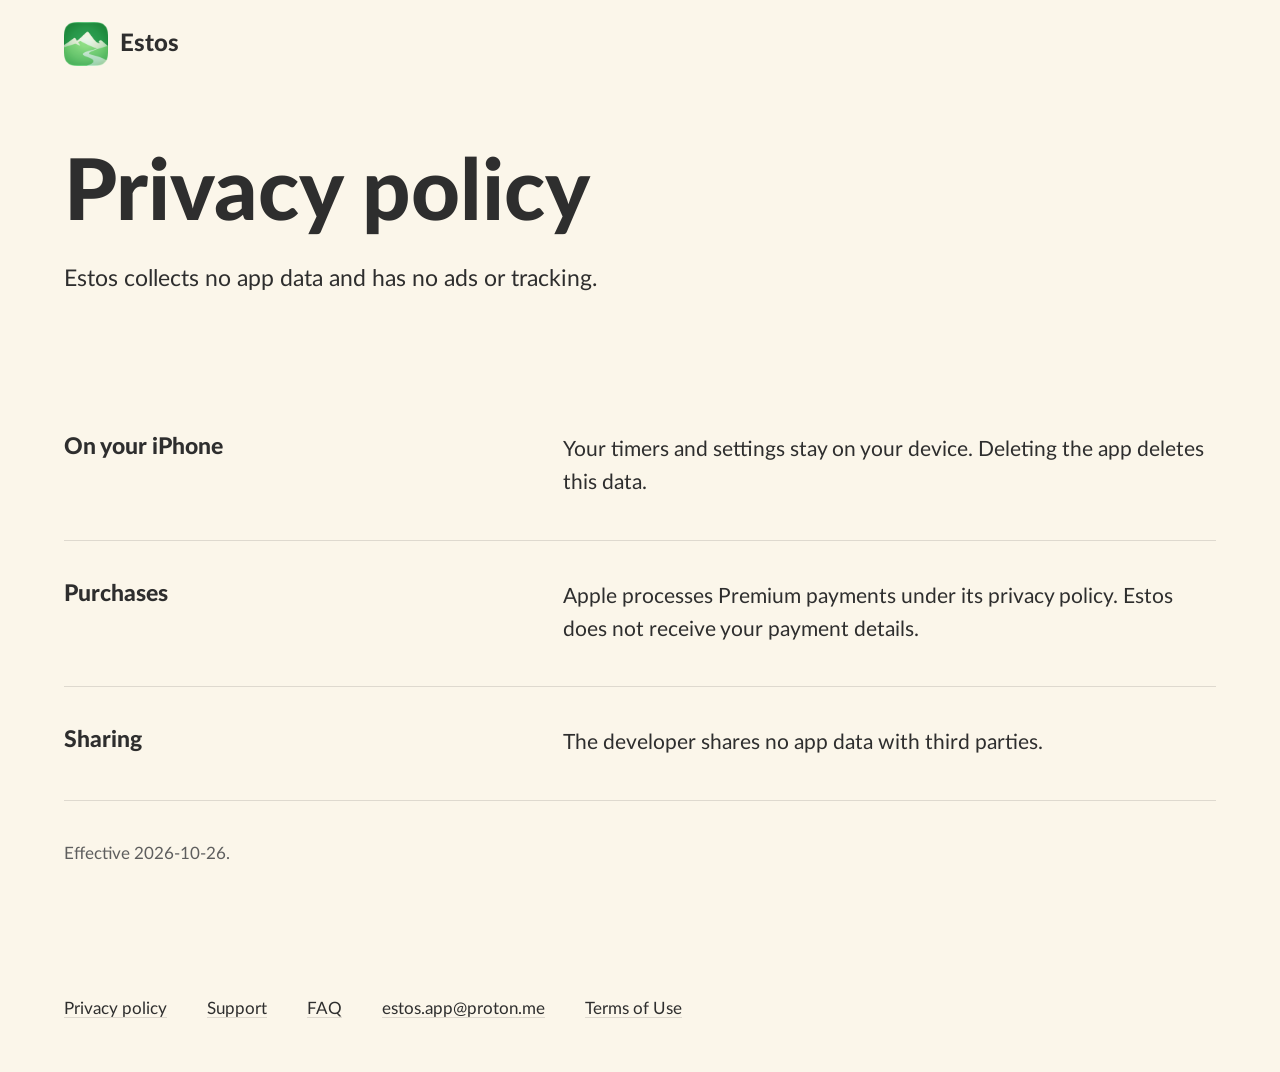
==== commit 991f4b27: "Update site" ====
--- a/privacy/index.html
+++ b/privacy/index.html
@@ -9,7 +9,14 @@
 <meta property="og:title" content="Estos privacy policy">
 <meta property="og:type" content="website">
 <meta property="og:image" content="https://estos-app.github.io/og-image.png">
+<meta property="og:image:width" content="1200">
+<meta property="og:image:height" content="630">
 <meta property="og:url" content="https://estos-app.github.io/privacy/">
+<meta property="og:site_name" content="Estos">
+<meta name="twitter:card" content="summary_large_image">
+<link rel="canonical" href="https://estos-app.github.io/privacy/">
+<link rel="icon" type="image/png" href="/assets/icon.png">
+<link rel="apple-touch-icon" href="/assets/icon.png">
 <meta name="apple-itunes-app" content="app-id=6817765756">
 <link rel="stylesheet" href="../tokens.css">
 <link rel="stylesheet" href="../style.css">
@@ -48,6 +55,7 @@
   <ul class="foot__links">
     <li><a href="../privacy/" aria-current="page">Privacy policy</a></li>
     <li><a href="../support/">Support</a></li>
+    <li><a href="../faq/">FAQ</a></li>
     <li><a href="mailto:estos.app@proton.me">estos.app@proton.me</a></li>
     <li><a href="https://www.apple.com/legal/internet-services/itunes/dev/stdeula/">Terms of Use</a></li>
   </ul>
--- a/style.css
+++ b/style.css
@@ -1,6 +1,6 @@
 /* Hallmark · shape: Stage and wells · genre: modern-minimal · theme: custom · job: try · idea: "A timer is read from across the room, so the run screens stand big on one dark stage that drops from the top of the page and spreads under the hero" · vibe: "calm, exact, read from across the room"
- * paper: oklch(97.4% 0.017 88), the app's Canvas · accent: oklch(52.2% 0.14 147), the app's Accent · display: Lato 800, the app's face · body: Lato 400 · hero: the store name over the pitch "Leave the timing to Estos." as one two-size head on cream at left, the WORK screen on an ink column that drops from the page top at right · nav: the icon and the name, nothing else · footer: a closing ink band with the icon and the underlined store name as one store link, then four plain links · imagery: the product, real app screens and the widget tile · signature: the green WORK screen on the dark column that runs on into the interval band
- * axes: light/grotesk-heavy/chromatic-green · posture: restrained (canvas ground, ink for the stage, the band, the Premium well and the closing band, the accent kept to focus and hover so green on this page means WORK) · tone: austere · contrast: pass · fold: pass · v2.0.0 */
+ * paper: oklch(97.4% 0.017 88), the app's Canvas · accent: oklch(52.2% 0.14 147), the app's Accent · display: Lato 800, the app's face · body: Lato 400 · hero: the store name over the pitch "Leave the timing to Estos." as one two-size head on cream at left, the WORK screen on an ink column that drops from the page top at right · nav: the icon and the name, nothing else · footer: a closing ink band with the icon and the underlined store name as one store link, then five plain links · imagery: the product, real app screens and the widget tile · signature: the green WORK screen on the dark column that runs on into the interval band
+ * axes: light/grotesk-heavy/chromatic-green · posture: restrained (canvas ground, ink for the stage, the band, the Premium well and the closing band, the accent kept to focus and hover so green on this page means WORK) · tone: austere · contrast: pass · fold: pass · copy: verbatim (the FAQ page answers, owner-approved word for word 2026-11-14) · v2.0.0 */
 *, *::before, *::after { box-sizing: border-box; }
 html, body { overflow-x: clip; }
 /* Phone pass: no tap flash and no font inflation in landscape. The brand and the badge are controls, so a long press selects nothing. */
@@ -28,6 +28,8 @@
 /* Hallmark · hero-review: subagent fix · 5 findings · 4 resolved 1 partial (3: the split stays, now bled to the page edges and joined to the band) */
 /* Hallmark · finish-review: subagent fix · 6 findings and a zigzag note · 5 resolved, 1 dismissed (3: the widget tile is the supplied product picture, shown as is per the brief; retouching it is out of scope), zigzag partial (the interval band is now copy and two screens in one row, SET BREAK under WORK) · gap: none */
 /* Hallmark · dismissed 58 · the h1 word count: its first line is the full store name the brief requires in the hero, set at the title size as a second line, the display head under it is five words, and a separate name line above the h1 would be the eyebrow gate 54 bans */
+/* Hallmark · waive 78 · a Long Document of eight questions, whose question heads stay at the title size · the FAQ page is rows of questions and answers, not sections, so its h2 are item titles */
+/* Hallmark · waive 79 · the head is a single line above eight question rows that start right under it · a reference page of questions, so the rows are the content and the empty fold would only fill with copy the owner did not approve */
 /* Hallmark · waive 1 · Lato 800 sets the display head · the brief fixes Lato as the Estos app face, owner ruling PLAN D2, so no other display face may ship */
 
 /* Masthead: icon and name only. */
@@ -467,7 +469,7 @@
   }
 }
 
-/* Secondary pages: privacy and support */
+/* Secondary pages: privacy, support and FAQ */
 .secondary__main {
   padding-block: var(--space-2xl) var(--space-3xl);
 }
@@ -510,3 +512,15 @@
   .secondary__list { margin-top: var(--space-xl); }
   .secondary__row { grid-template-columns: 1fr; gap: var(--space-md); }
 }
+
+/* FAQ page: the ruled rows of the secondary pages, with a heading and a paragraph in place of dt and dd. */
+ul.secondary__list { padding: 0; list-style: none; }
+
+.secondary__row h2 {
+  font-size: var(--text-title);
+  font-weight: var(--weight-heavy);
+  line-height: 1.2;
+  max-width: none;
+}
+
+.secondary__row p { max-width: 65ch; overflow-wrap: anywhere; font-size: var(--text-lead); }
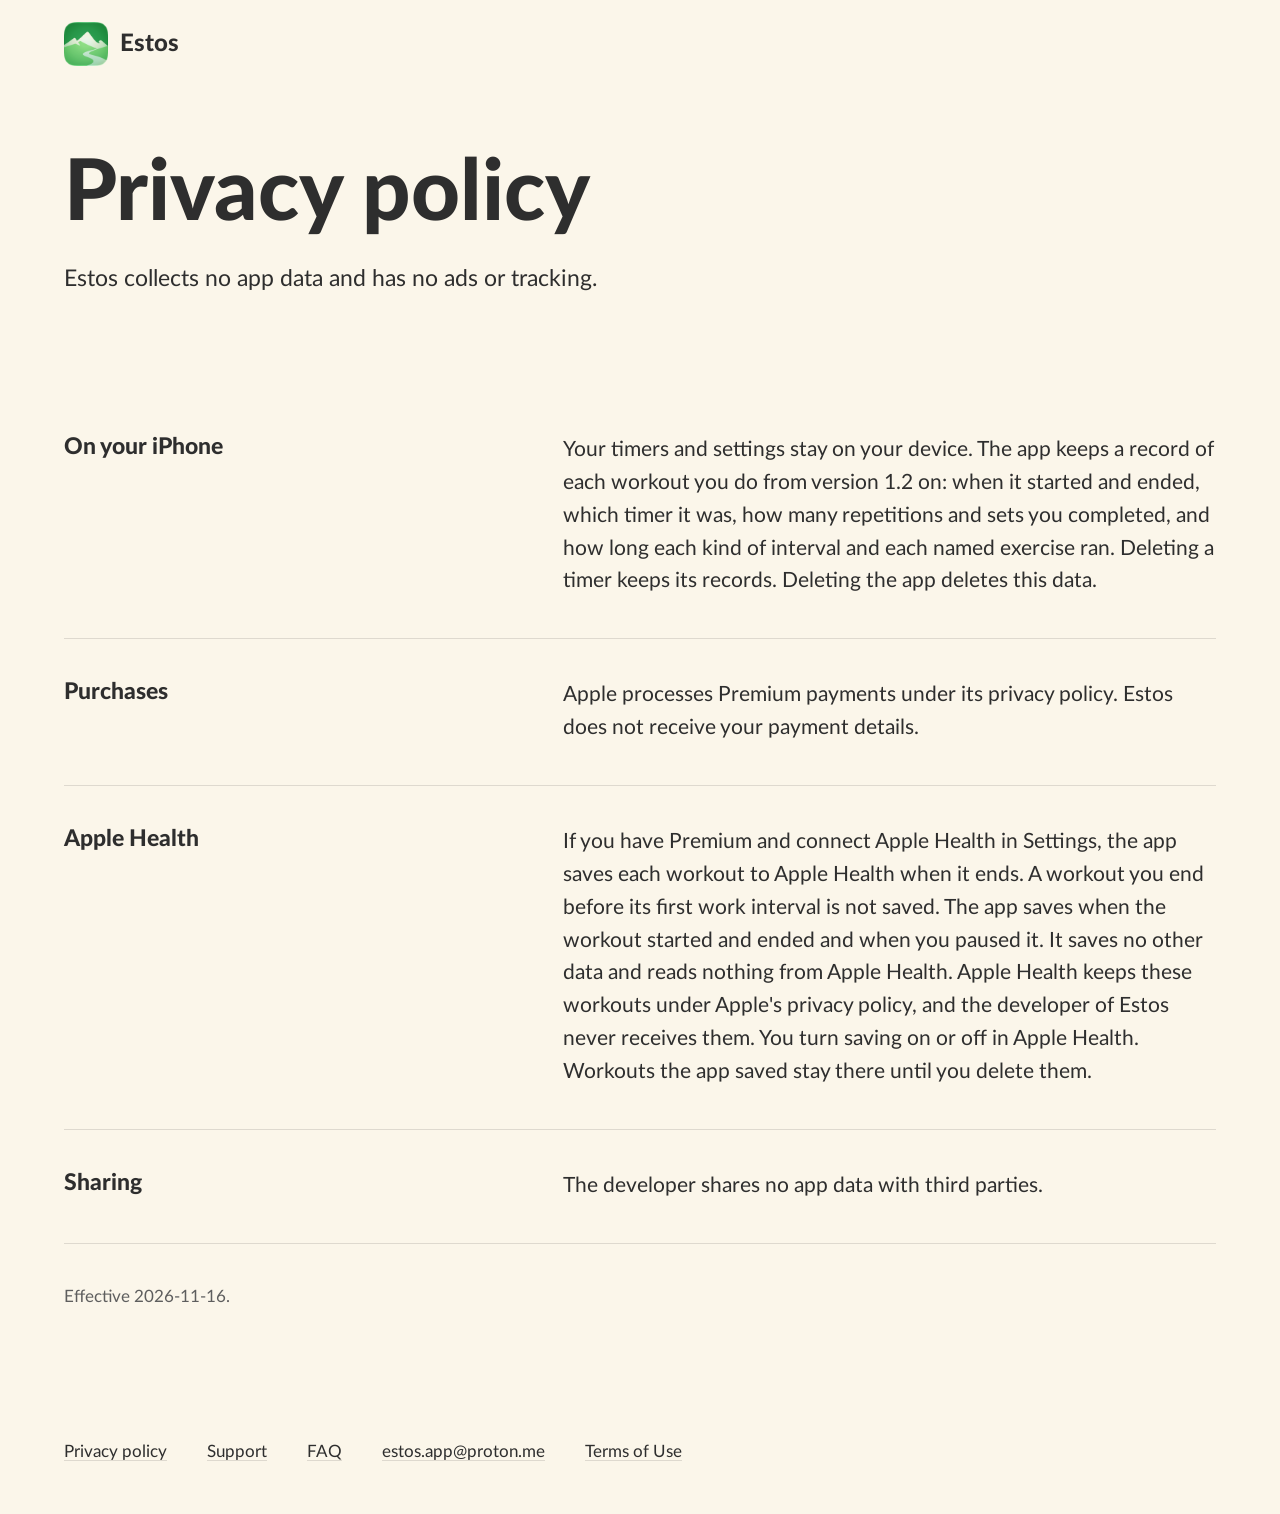
==== commit 86789558: "Update site" ====
--- a/privacy/index.html
+++ b/privacy/index.html
@@ -37,11 +37,15 @@
   <dl class="secondary__list">
     <div class="secondary__row">
       <dt>On your iPhone</dt>
-      <dd>Your timers and settings stay on your device. Deleting the app deletes this data.</dd>
+      <dd>Your timers and settings stay on your device. The app keeps a record of each workout you do from version 1.2 on: when it started and ended, which timer it was, how many repetitions and sets you completed, and how long each kind of interval and each named exercise ran. Deleting a timer keeps its records. Deleting the app deletes this data.</dd>
     </div>
     <div class="secondary__row">
       <dt>Purchases</dt>
       <dd>Apple processes Premium payments under its privacy policy. Estos does not receive your payment details.</dd>
+    </div>
+    <div class="secondary__row">
+      <dt>Apple Health</dt>
+      <dd>If you have Premium and connect Apple Health in Settings, the app saves each workout to Apple Health when it ends. A workout you end before its first work interval is not saved. The app saves when the workout started and ended and when you paused it. It saves no other data and reads nothing from Apple Health. Apple Health keeps these workouts under Apple's privacy policy, and the developer of Estos never receives them. You turn saving on or off in Apple Health. Workouts the app saved stay there until you delete them.</dd>
     </div>
     <div class="secondary__row">
       <dt>Sharing</dt>
@@ -49,7 +53,7 @@
     </div>
   </dl>
   </section>
-  <p class="secondary__date">Effective 2026-10-26.</p>
+  <p class="secondary__date">Effective 2026-11-16.</p>
 </main>
 <footer class="foot container">
   <ul class="foot__links">
--- a/tokens.css
+++ b/tokens.css
@@ -55,8 +55,6 @@
 }
 
 @font-face { font-family: "Lato"; src: url("fonts/Lato-Regular.woff2") format("woff2"); font-weight: 400; font-style: normal; font-display: swap; }
-@font-face { font-family: "Lato"; src: url("fonts/Lato-Medium.woff2") format("woff2"); font-weight: 500; font-style: normal; font-display: swap; }
-@font-face { font-family: "Lato"; src: url("fonts/Lato-Bold.woff2") format("woff2"); font-weight: 700; font-style: normal; font-display: swap; }
 @font-face { font-family: "Lato"; src: url("fonts/Lato-Heavy.woff2") format("woff2"); font-weight: 800; font-style: normal; font-display: swap; }
 @font-face { font-family: "Numans"; src: url("fonts/Numans-Regular.woff2") format("woff2"); font-weight: 400; font-style: normal; font-display: swap; }
 
--- a/style.css
+++ b/style.css
@@ -147,9 +147,14 @@
   box-shadow: calc(var(--radius-band) / 2) calc(var(--radius-band) / 2) 0 calc(var(--radius-band) / 2) var(--color-stage);
 }
 
+/* The picture wrapper and its sources add no box, so the image keeps its parent layout. */
+picture { display: contents; }
+picture source { display: none; }
+
 /* Screens: the iPhone display corner is about 13 percent of the width. */
 .screen {
   width: 100%;
+  aspect-ratio: 1206 / 2622; /* the 720px files round to 1565 tall, so pin the ratio of the originals */
   border-radius: 13% / 6%;
 }
 
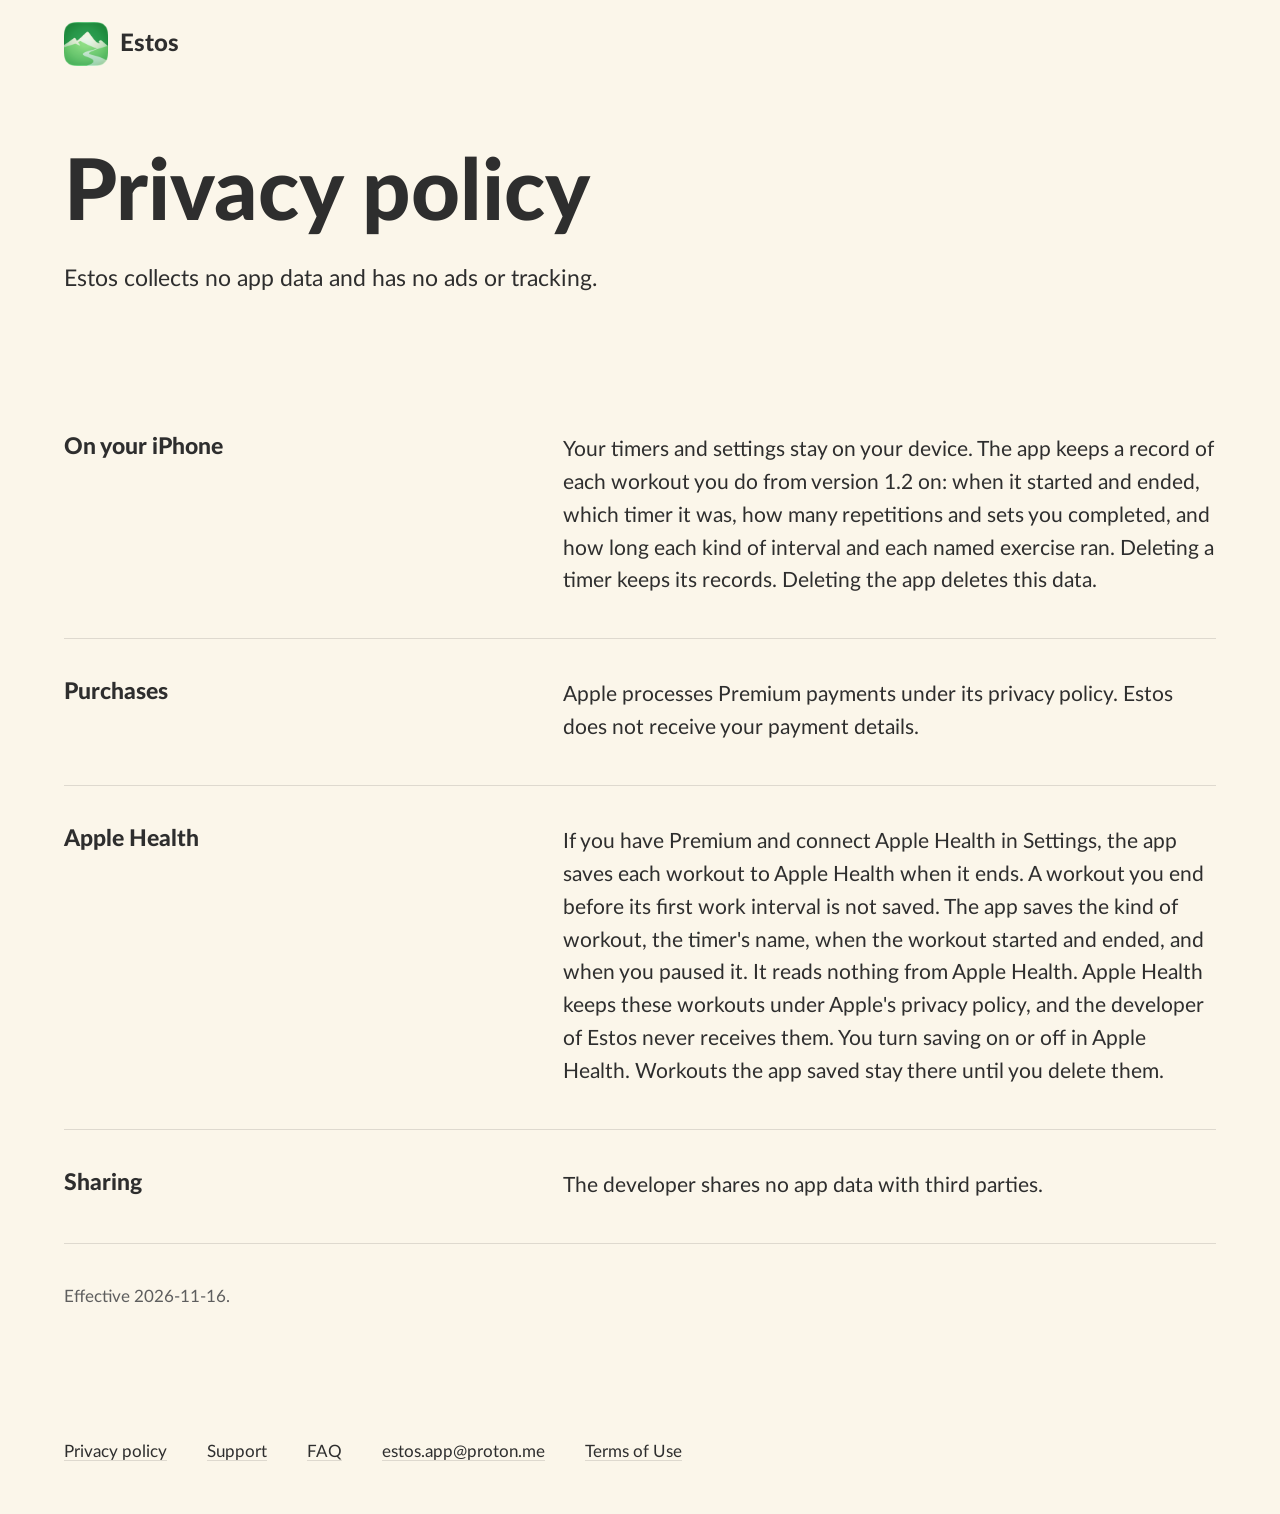
==== commit 933c56a8: "Update site" ====
--- a/privacy/index.html
+++ b/privacy/index.html
@@ -45,7 +45,7 @@
     </div>
     <div class="secondary__row">
       <dt>Apple Health</dt>
-      <dd>If you have Premium and connect Apple Health in Settings, the app saves each workout to Apple Health when it ends. A workout you end before its first work interval is not saved. The app saves when the workout started and ended and when you paused it. It saves no other data and reads nothing from Apple Health. Apple Health keeps these workouts under Apple's privacy policy, and the developer of Estos never receives them. You turn saving on or off in Apple Health. Workouts the app saved stay there until you delete them.</dd>
+      <dd>If you have Premium and connect Apple Health in Settings, the app saves each workout to Apple Health when it ends. A workout you end before its first work interval is not saved. The app saves the kind of workout, the timer's name, when the workout started and ended, and when you paused it. It reads nothing from Apple Health. Apple Health keeps these workouts under Apple's privacy policy, and the developer of Estos never receives them. You turn saving on or off in Apple Health. Workouts the app saved stay there until you delete them.</dd>
     </div>
     <div class="secondary__row">
       <dt>Sharing</dt>
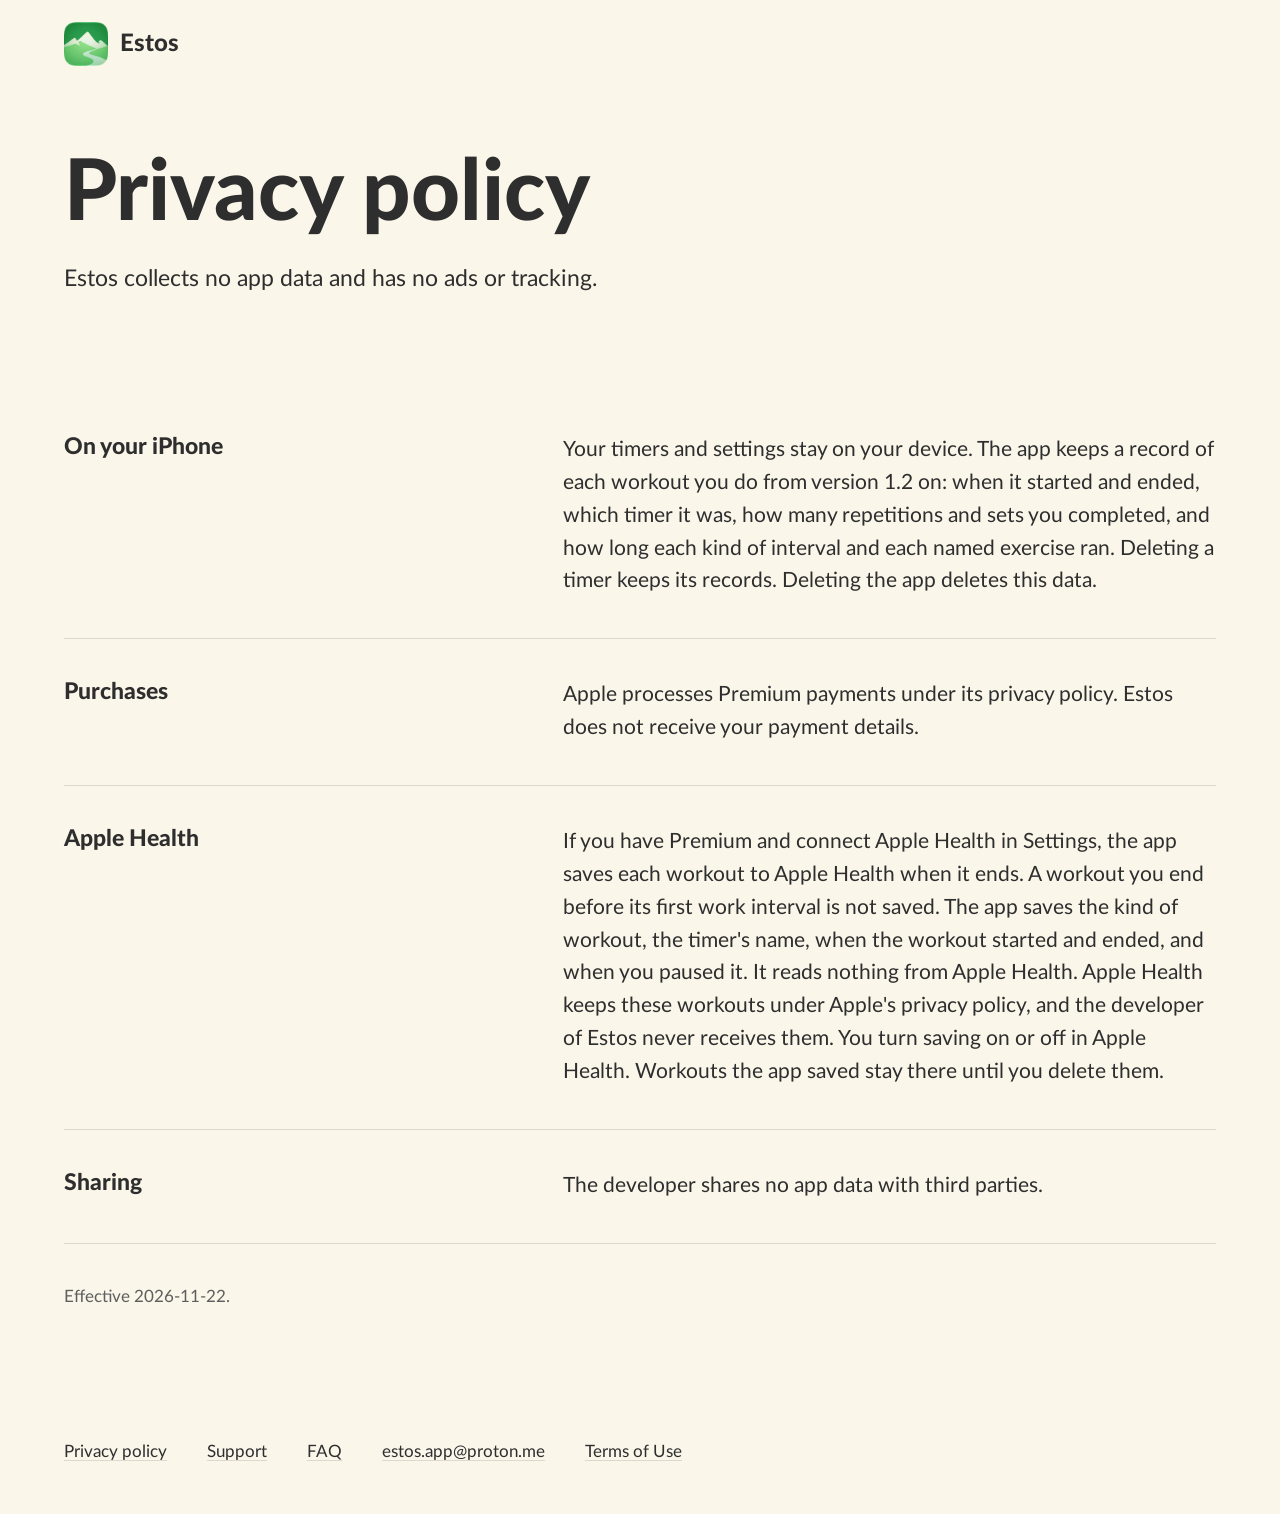
==== commit 6782b249: "Update site" ====
--- a/privacy/index.html
+++ b/privacy/index.html
@@ -53,7 +53,7 @@
     </div>
   </dl>
   </section>
-  <p class="secondary__date">Effective 2026-11-16.</p>
+  <p class="secondary__date">Effective 2026-11-22.</p>
 </main>
 <footer class="foot container">
   <ul class="foot__links">
